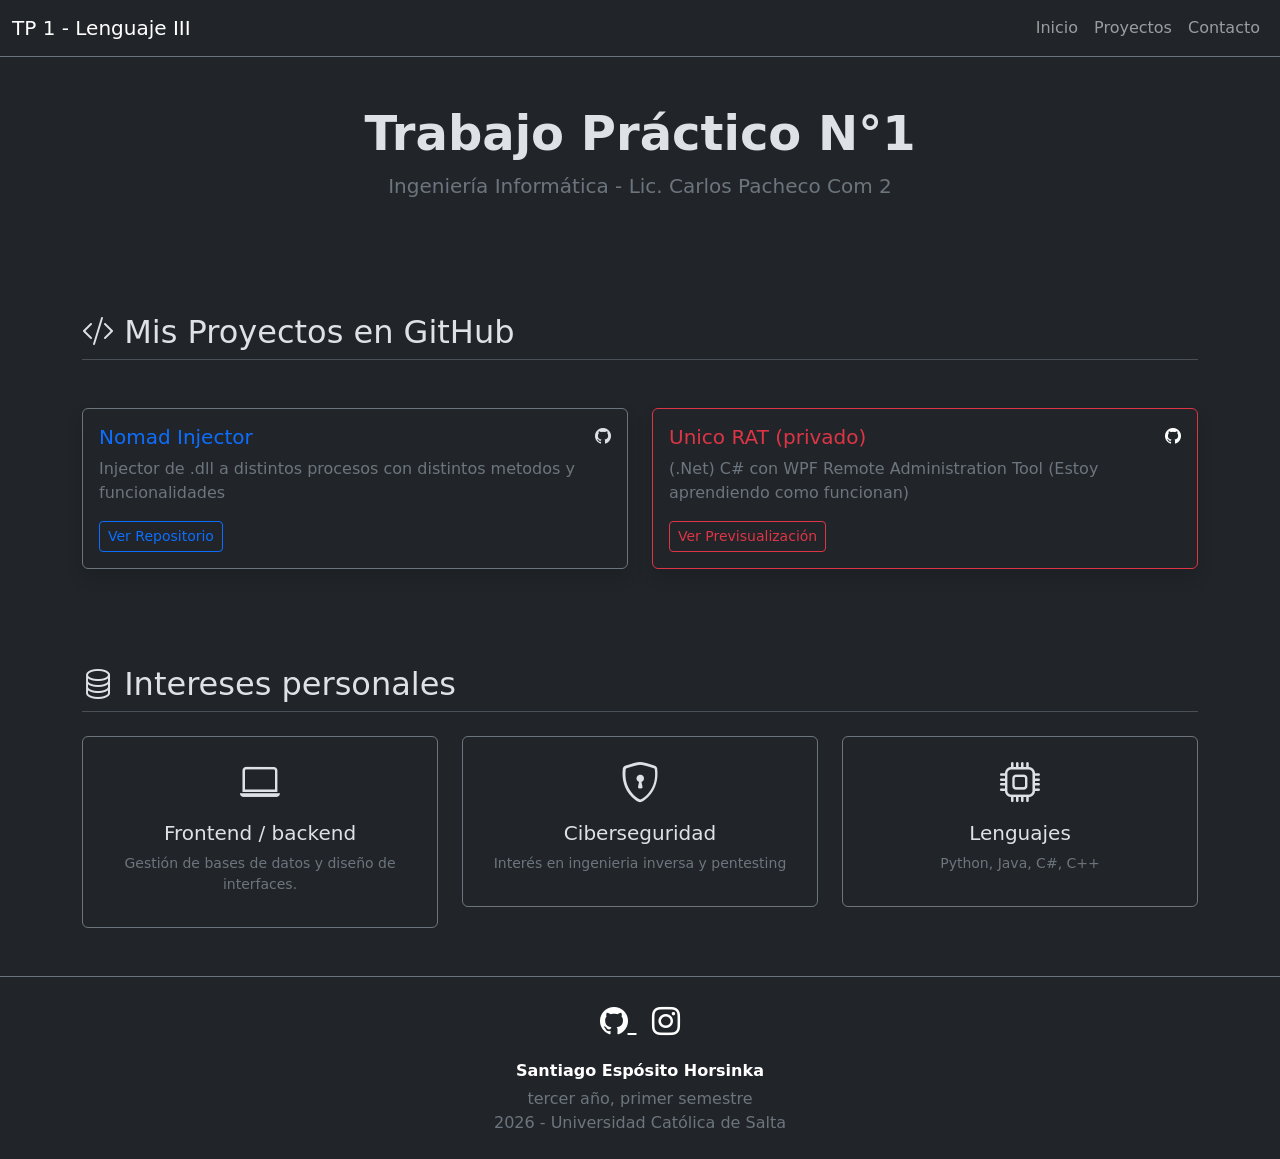
==== tp1-lenguajeIII/index.html @ 4f5c5aef "tps subidos tps subidos" ====
<!DOCTYPE html>
<html lang="es" data-bs-theme="dark"> <head>
    <meta charset="UTF-8">
    <meta name="viewport" content="width=device-width, initial-scale=1.0">
    <title>TP 1 Lenguaje III</title>

    <link rel="stylesheet" href="css/bootstrap.css">
    <link rel="stylesheet" href="https://cdn.jsdelivr.net/npm/bootstrap-icons@1.11.3/font/bootstrap-icons.min.css">
    
</head>
<body class="d-flex flex-column min-vh-100"> 
    
    <nav class="navbar navbar-expand-lg navbar-dark bg-dark border-bottom border-secondary sticky-top">
        <div class="container-fluid">
            <a class="navbar-brand" href="#">TP 1 - Lenguaje III</a>
            <button class="navbar-toggler" type="button" data-bs-toggle="collapse" data-bs-target="#navbarNav" aria-controls="navbarNav" aria-expanded="false" aria-label="Toggle navigation">
                <span class="navbar-toggler-icon"></span>
            </button>
            <div class="collapse navbar-collapse" id="navbarNav">
                <ul class="navbar-nav ms-auto">
                    <li class="nav-item"><a class="nav-link" href="#">Inicio</a></li>
                    <li class="nav-item"><a class="nav-link" href="#proyectos">Proyectos</a></li>
                    <li class="nav-item"><a class="nav-link" href="#contacto">Contacto</a></li>
                </ul>
            </div>
        </div>
    </nav>

    <main class="container my-5">
        <div class="row text-center mb-5">
            <div class="col">
                <h1 class="display-5 fw-bold">Trabajo Práctico N°1</h1>
                <p class="fs-5 text-secondary">Ingeniería Informática - Lic. Carlos Pacheco Com 2</p>
            </div>
        </div>

        <div id="proyectos" class="row g-4 pt-5">
            <div class="col-12">
                <h2 class="border-bottom pb-2 mb-4"><i class="bi bi-code-slash"></i> Mis Proyectos en GitHub</h2>
            </div>
            
            <div class="col-md-6">
                <div class="card h-100 border-secondary bg-dark shadow">
                    <div class="card-body">
                        <div class="d-flex justify-content-between">
                            <h5 class="card-title text-primary">Nomad Injector</h5>
                            <i class="bi bi-github"></i>
                        </div>
                        <p class="card-text text-secondary">Injector de .dll a distintos procesos con distintos metodos y funcionalidades</p>
                        <a href="https://github.com/u1ni/NomadInjector" target="_blank" class="btn btn-outline-primary btn-sm">Ver Repositorio</a>
                    </div>
                </div>
            </div>

            <div class="col-md-6">               
                <div class="card h-100 border-danger bg-dark shadow">
                    <div class="card-body">
                        <div class="d-flex justify-content-between">
                            <h5 class="card-title text-danger">Unico RAT (privado)</h5>
                            <i class="bi bi-github text-white"></i>
                        </div>
                        <p class="card-text text-secondary">(.Net) C# con WPF Remote Administration Tool (Estoy aprendiendo como funcionan)</p>
                        
                        <button type="button" class="btn btn-outline-danger btn-sm" data-bs-toggle="modal" data-bs-target="#modalRAT">
                            Ver Previsualización
                        </button>
                    </div>
                </div>
            </div>
        </div>

        <div class="row mt-5 pt-5">
            <div class="col-12">
                <h2 class="border-bottom pb-2 mb-4"><i class="bi bi-database"></i> Intereses personales</h2>
            </div>

            <div class="col-md-4">
                <div class="p-3 border rounded border-secondary text-center">
                    <i class="bi bi-laptop fs-1"></i>
                    <h5 class="mt-2">Frontend / backend</h5>
                    <p class="small text-secondary">Gestión de bases de datos y diseño de interfaces.</p>
                </div>
            </div>
            <div class="col-md-4">
                <div class="p-3 border rounded border-secondary text-center">
                    <i class="bi bi-shield-lock fs-1"></i>
                    <h5 class="mt-2">Ciberseguridad</h5>
                    <p class="small text-secondary">Interés en ingenieria inversa y pentesting</p>
                </div>
            </div>
            <div class="col-md-4">
                <div class="p-3 border rounded border-secondary text-center">
                    <i class="bi bi-cpu fs-1"></i>
                    <h5 class="mt-2">Lenguajes</h5>
                    <p class="small text-secondary">Python, Java, C#, C++</p>
                </div>
            </div>
        </div>
    </main>

    <div class="modal fade" id="modalRAT" tabindex="-1" aria-hidden="true">
        <div class="modal-dialog modal-lg modal-dialog-centered">
            <div class="modal-content bg-dark border-secondary">
                <div class="modal-header border-secondary">
                    <h5 class="modal-title text-white">Vista previa:</h5>
                    <button type="button" class="btn-close btn-close-white" data-bs-dismiss="modal" aria-label="Close"></button>
                </div>
                <div class="modal-body p-0">
                    <img src="https://files.catbox.moe/gygln6.png" class="img-fluid w-100" alt="Preview">
                </div>
            </div>
        </div>
    </div>

    <footer id="contacto" class="mt-auto py-4 bg-dark text-white border-top border-secondary">
        <div class="container text-center">
            <div class="mb-3">
                <a href="https://github.com/u1ni" class="text-white fs-3 mx-2" target="_blank">
                    <i class="bi bi-github"></i>
                </a>
                <a href="https://instagram.com/tx1me" class="text-white fs-3 mx-2" target="_blank">
                    <i class="bi bi-instagram"></i>
                </a>
            </div>
            <p class="mb-1"><strong>Santiago Espósito Horsinka</strong></p>
            <p class="mb-0 text-secondary"> tercer año, primer semestre</p>
            <p class="mb-0 text-secondary"> 2026 - Universidad Católica de Salta</p>
        </div>
    </footer>

    <script src="js/bootstrap.bundle.js"></script>
</body>
</html>
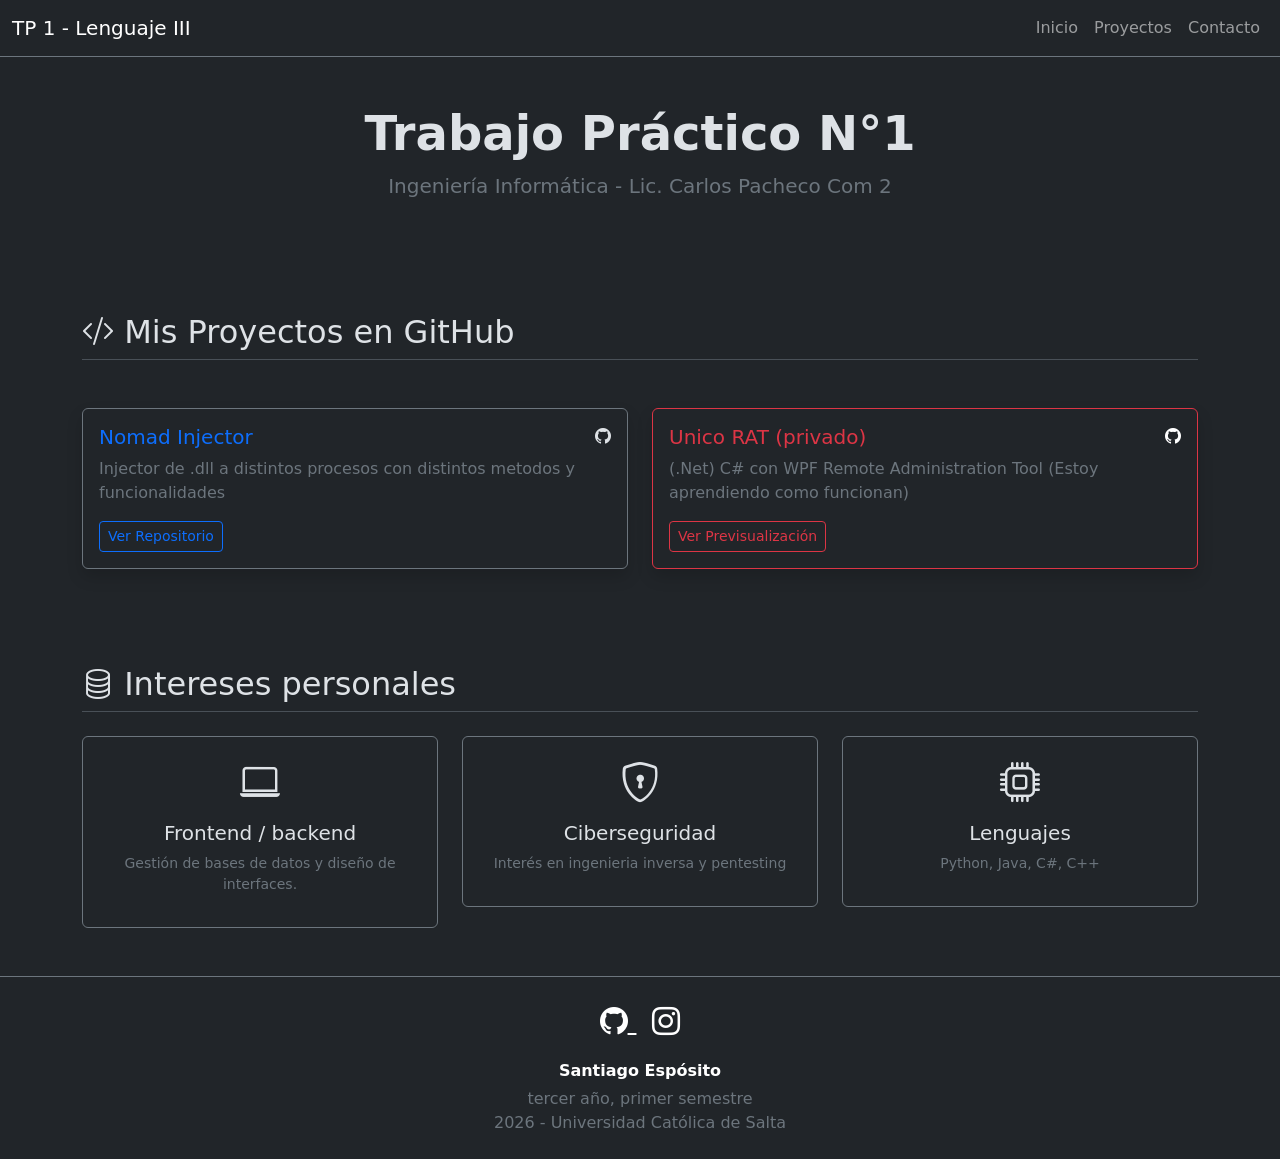
==== commit 6e79d8bd: "Update index.html" ====
--- a/tp1-lenguajeIII/index.html
+++ b/tp1-lenguajeIII/index.html
@@ -122,7 +122,7 @@
                     <i class="bi bi-instagram"></i>
                 </a>
             </div>
-            <p class="mb-1"><strong>Santiago Espósito Horsinka</strong></p>
+            <p class="mb-1"><strong>Santiago Espósito</strong></p>
             <p class="mb-0 text-secondary"> tercer año, primer semestre</p>
             <p class="mb-0 text-secondary"> 2026 - Universidad Católica de Salta</p>
         </div>
